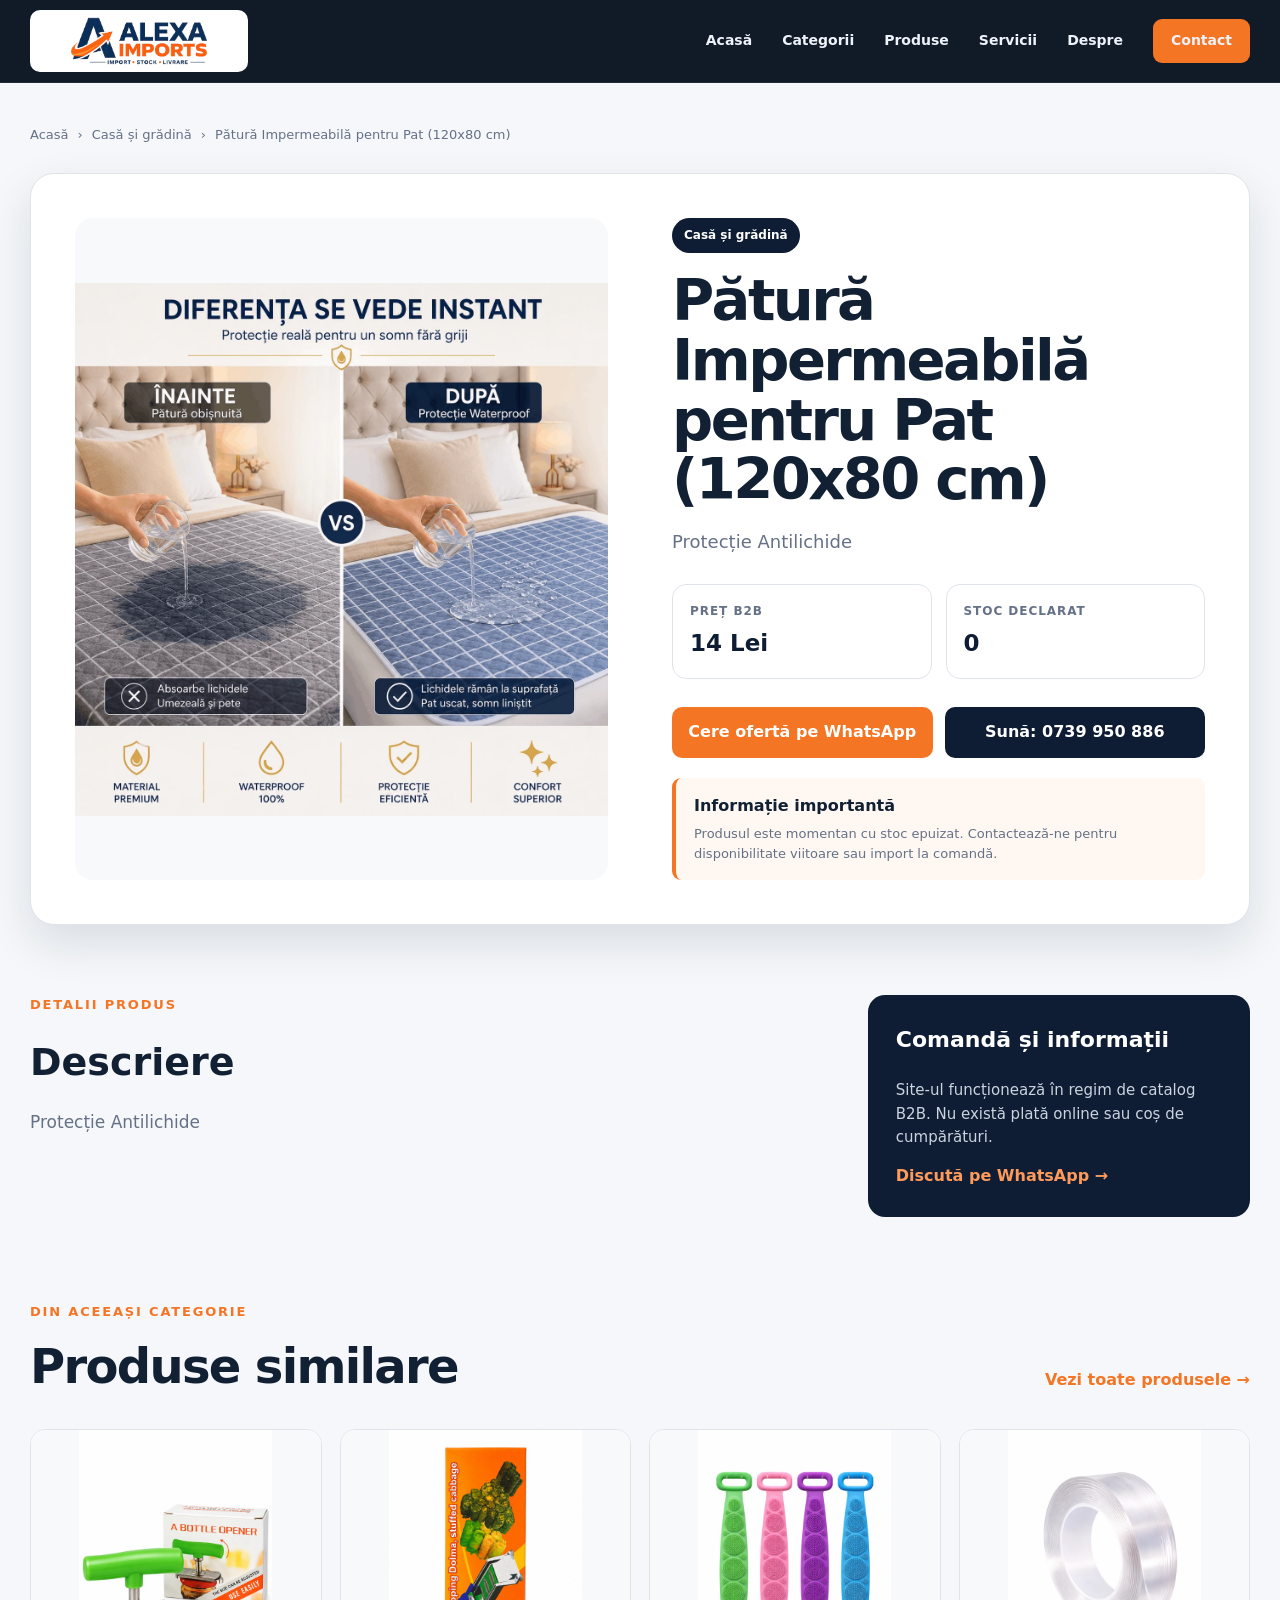
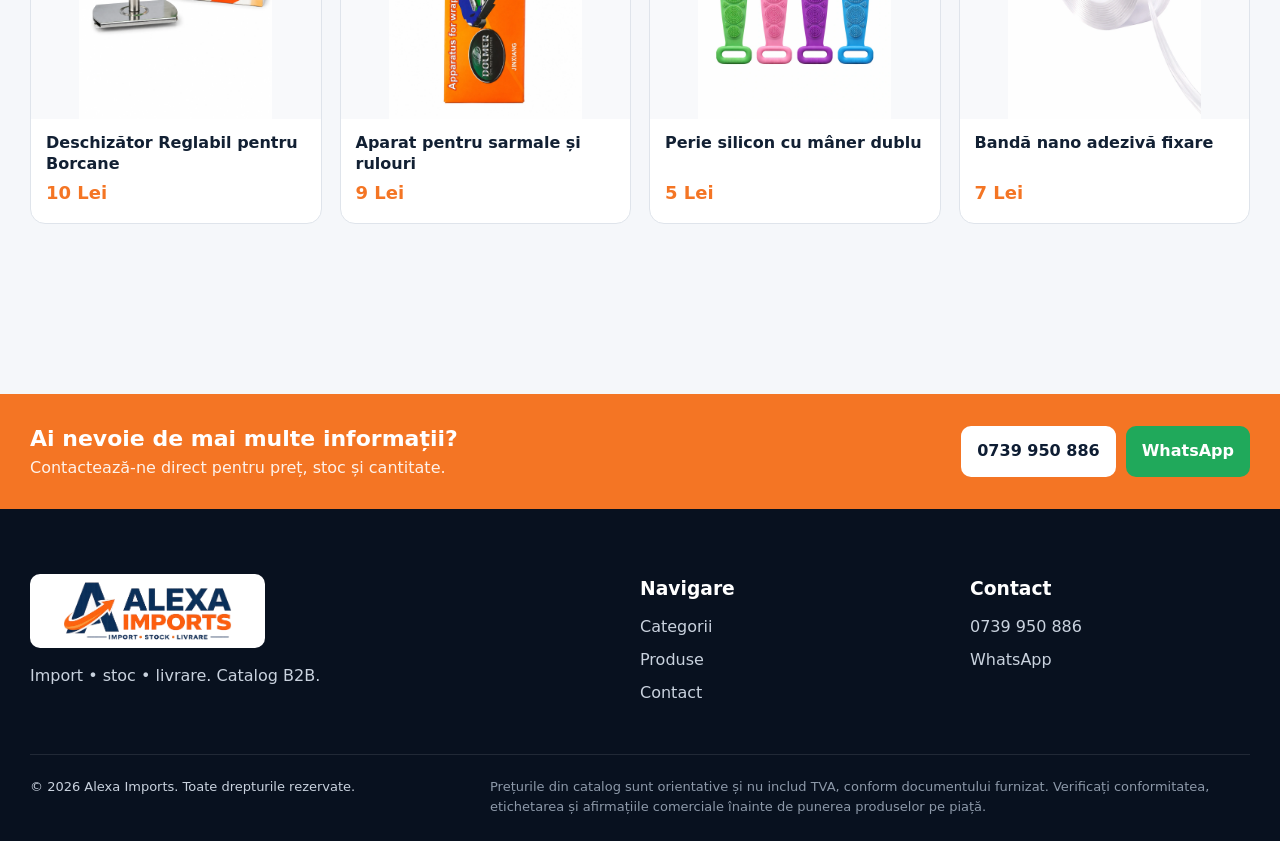
==== products/patura-impermeabila.html @ d0aea118 "Add files via upload" ====
<!DOCTYPE html>

<html lang="ro">
<head>
<meta charset="utf-8"/>
<meta content="width=device-width, initial-scale=1" name="viewport"/>
<meta content="#0e1d33" name="theme-color"/>
<meta content="Protecție Antilichide" name="description"/>
<title>Pătură Impermeabilă pentru Pat (120x80 cm) | Alexa Imports</title>
<link href="../assets/images/favicon.png" rel="icon"/>
<link href="../assets/styles.css" rel="stylesheet"/>
</head>
<body>
<header class="site-header">
<div class="container nav-wrap">
<a aria-label="Alexa Imports - Acasă" class="brand" href="../index.html">
<img alt="Alexa Imports" src="../assets/images/logo.webp"/>
<span>Alexa Imports</span>
</a>
<button aria-controls="main-nav" aria-expanded="false" aria-label="Deschide meniul" class="menu-toggle"><span></span><span></span><span></span></button>
<nav aria-label="Navigație principală" class="main-nav" id="main-nav">
<a href="../index.html">Acasă</a><a href="../index.html#categorii">Categorii</a><a href="../index.html#produse">Produse</a><a href="../index.html#servicii">Servicii</a><a href="../index.html#despre">Despre</a><a class="nav-contact" href="../index.html#contact">Contact</a>
</nav>
</div>
</header>
<main class="product-page-main">
<div class="container">
<nav aria-label="Breadcrumb" class="breadcrumbs"><a href="../index.html">Acasă</a><span>›</span><a href="../index.html#produse">Casă și grădină</a><span>›</span><span>Pătură Impermeabilă pentru Pat (120x80 cm)</span></nav>
<section class="product-detail">
<div class="product-detail-image"><img alt="Pătură Impermeabilă pentru Pat (120x80 cm)" src="../assets/images/patura-impermeabila.webp"/></div>
<div class="product-detail-copy">
<span class="detail-category">Casă și grădină</span>
<h1>Pătură Impermeabilă pentru Pat (120x80 cm)</h1>
<p class="detail-description">Protecție Antilichide</p>
<div class="detail-price-row">
<div><span class="detail-label">Preț B2B</span><strong class="detail-price">14 Lei</strong></div>
<div><span class="detail-label">Stoc declarat</span><strong class="detail-stock">0</strong></div>
</div>
<div class="detail-actions"><a class="btn btn-primary" href="https://wa.me/40739950886?text=Bun%C4%83%20ziua%2C%20doresc%20detalii%20%C8%99i%20ofert%C4%83%20pentru%20produsul%3A%20P%C4%83tur%C4%83%20Impermeabil%C4%83%20pentru%20Pat%20%28120x80%20cm%29." rel="noopener" target="_blank">Cere ofertă pe WhatsApp</a><a class="btn btn-secondary" href="tel:+40739950886">Sună: 0739 950 886</a></div>
<div class="detail-note"><strong>Informație importantă</strong><p>Produsul este momentan cu stoc epuizat. Contactează-ne pentru disponibilitate viitoare sau import la comandă.</p></div>
</div>
</section>
<section class="product-info-section"><div><p class="eyebrow dark">DETALII PRODUS</p><h2>Descriere</h2><p>Protecție Antilichide</p></div><div class="info-card"><h3>Comandă și informații</h3><p>Site-ul funcționează în regim de catalog B2B. Nu există plată online sau coș de cumpărături.</p><a href="https://wa.me/40739950886?text=Bun%C4%83%20ziua%2C%20doresc%20detalii%20%C8%99i%20ofert%C4%83%20pentru%20produsul%3A%20P%C4%83tur%C4%83%20Impermeabil%C4%83%20pentru%20Pat%20%28120x80%20cm%29." rel="noopener" target="_blank">Discută pe WhatsApp →</a></div></section>
<section class="related-section"><div class="section-heading"><div><p class="eyebrow dark">DIN ACEEAȘI CATEGORIE</p><h2>Produse similare</h2></div><a class="text-link" href="../index.html#produse">Vezi toate produsele →</a></div><div class="related-grid"><a class="related-card" href="deschizator-reglabil-pentru-borcane.html"><img alt="Deschizător Reglabil pentru Borcane" loading="lazy" src="../assets/images/deschizator-reglabil-pentru-borcane.webp"/><span>Deschizător Reglabil pentru Borcane</span><strong>10 Lei</strong></a><a class="related-card" href="aparat-pentru-sarmale-si-rulouri.html"><img alt="Aparat pentru sarmale și rulouri" loading="lazy" src="../assets/images/aparat-pentru-sarmale-si-rulouri.webp"/><span>Aparat pentru sarmale și rulouri</span><strong>9 Lei</strong></a><a class="related-card" href="perie-silicon-cu-maner-dublu.html"><img alt="Perie silicon cu mâner dublu" loading="lazy" src="../assets/images/perie-silicon-cu-maner-dublu.webp"/><span>Perie silicon cu mâner dublu</span><strong>5 Lei</strong></a><a class="related-card" href="banda-nano-adeziva-fixare.html"><img alt="Bandă nano adezivă fixare" loading="lazy" src="../assets/images/banda-nano-adeziva-fixare.webp"/><span>Bandă nano adezivă fixare</span><strong>7 Lei</strong></a></div></section>
</div>
</main>
<section class="product-contact-strip"><div class="container"><div><strong>Ai nevoie de mai multe informații?</strong><span>Contactează-ne direct pentru preț, stoc și cantitate.</span></div><div class="product-contact-actions"><a class="btn btn-light" href="tel:+40739950886">0739 950 886</a><a class="btn btn-whatsapp" href="https://wa.me/40739950886?text=Bun%C4%83%20ziua%2C%20doresc%20detalii%20%C8%99i%20ofert%C4%83%20pentru%20produsul%3A%20P%C4%83tur%C4%83%20Impermeabil%C4%83%20pentru%20Pat%20%28120x80%20cm%29." rel="noopener" target="_blank">WhatsApp</a></div></div></section>
<footer class="site-footer"><div class="container footer-grid"><div><a class="brand footer-brand" href="../index.html"><img alt="" src="../assets/images/logo.webp"/><span>Alexa Imports</span></a><p>Import • stoc • livrare. Catalog B2B.</p></div><div><h3>Navigare</h3><a href="../index.html#categorii">Categorii</a><a href="../index.html#produse">Produse</a><a href="../index.html#contact">Contact</a></div><div><h3>Contact</h3><a href="tel:+40739950886">0739 950 886</a><a href="https://wa.me/40739950886?text=Bun%C4%83%20ziua%2C%20doresc%20detalii%20%C8%99i%20ofert%C4%83%20pentru%20produsul%3A%20P%C4%83tur%C4%83%20Impermeabil%C4%83%20pentru%20Pat%20%28120x80%20cm%29." rel="noopener" target="_blank">WhatsApp</a></div></div><div class="container footer-bottom"><p>© 2026 Alexa Imports. Toate drepturile rezervate.</p><p class="disclaimer">Prețurile din catalog sunt orientative și nu includ TVA, conform documentului furnizat. Verificați conformitatea, etichetarea și afirmațiile comerciale înainte de punerea produselor pe piață.</p></div></footer>
<script src="../assets/app.js"></script>
</body>
</html>
---- assets/styles.css ----
:root{
  --navy:#0e1d33;
  --navy-2:#152b4a;
  --orange:#f47524;
  --orange-dark:#d85d10;
  --white:#ffffff;
  --ink:#122033;
  --muted:#657187;
  --soft:#f4f6f9;
  --line:#dfe4eb;
  --green:#168a4b;
  --shadow:0 18px 45px rgba(14,29,51,.12);
  --radius:18px;
  --container:1220px;
}
*{box-sizing:border-box}
html{scroll-behavior:smooth}
body{
  margin:0;
  color:var(--ink);
  background:var(--white);
  font-family:Inter,ui-sans-serif,system-ui,-apple-system,BlinkMacSystemFont,"Segoe UI",sans-serif;
  line-height:1.55;
}
img{max-width:100%;display:block}
button,input{font:inherit}
button{cursor:pointer}
a{color:inherit;text-decoration:none}
.container{width:min(var(--container),calc(100% - 40px));margin-inline:auto}
.sr-only{position:absolute;width:1px;height:1px;padding:0;margin:-1px;overflow:hidden;clip:rect(0,0,0,0);white-space:nowrap;border:0}
.skip-link{position:fixed;z-index:9999;top:8px;left:8px;padding:10px 14px;background:white;color:var(--navy);transform:translateY(-150%);border-radius:8px}
.skip-link:focus{transform:none}
.site-header{
  position:sticky;top:0;z-index:1000;
  background:rgba(8,18,32,.96);
  border-bottom:1px solid rgba(255,255,255,.08);
  backdrop-filter:blur(14px);
}
.nav-wrap{height:82px;display:flex;align-items:center;justify-content:space-between;gap:28px}
.brand{display:flex;align-items:center;gap:12px;color:white;font-size:18px;font-weight:850;letter-spacing:-.02em}
.brand img{width:52px;height:52px;object-fit:cover;border-radius:50%;background:white;border:2px solid rgba(244,117,36,.9)}
.main-nav{display:flex;align-items:center;gap:30px;color:#eef3fa;font-weight:700;font-size:14px}
.main-nav a{padding:10px 0;position:relative}
.main-nav a:not(.nav-contact)::after{content:"";position:absolute;left:0;right:100%;bottom:2px;height:2px;background:var(--orange);transition:.2s}
.main-nav a:hover::after{right:0}
.nav-contact{background:var(--orange);padding:11px 18px!important;border-radius:9px}
.nav-contact:hover{background:var(--orange-dark)}
.menu-toggle{display:none;border:0;background:transparent;padding:8px}
.menu-toggle span{display:block;width:25px;height:2px;background:white;margin:5px 0}
.hero{
  min-height:690px;display:grid;place-items:center;position:relative;overflow:hidden;
  background:
    radial-gradient(circle at 50% 0%,rgba(244,117,36,.14),transparent 42%),
    linear-gradient(180deg,#08111f 0%,#0e1d33 100%);
  color:white;
}
.hero::after{
  content:"";position:absolute;inset:auto 0 0;height:1px;
  background:linear-gradient(90deg,transparent,var(--orange),transparent);
}
.hero-glow{position:absolute;border-radius:50%;filter:blur(4px);opacity:.24}
.hero-glow-one{width:420px;height:420px;background:var(--orange);right:-250px;top:100px}
.hero-glow-two{width:330px;height:330px;background:#2d73c7;left:-220px;bottom:-80px}
.hero-content{position:relative;z-index:1;text-align:center;padding:88px 0 82px;max-width:980px}
.eyebrow{margin:0 0 18px;color:#ff9a5a;font-size:13px;font-weight:850;letter-spacing:.14em}
.eyebrow.dark{color:var(--orange)}
.hero h1{margin:0 auto;font-size:clamp(54px,8vw,92px);line-height:.98;letter-spacing:-.055em}
.hero-lead{max-width:820px;margin:22px auto 30px;color:#f4f7fb;font-size:clamp(21px,2.5vw,31px);font-weight:750;line-height:1.3}
.hero-checklist{
  list-style:none;max-width:900px;margin:0 auto 34px;padding:0;display:grid;grid-template-columns:repeat(2,minmax(0,1fr));
  gap:13px 24px;text-align:left;
}
.hero-checklist li{position:relative;padding:12px 15px 12px 43px;color:#d8e0ea;background:rgba(255,255,255,.055);border:1px solid rgba(255,255,255,.1);border-radius:12px}
.hero-checklist li::before{content:"✓";position:absolute;left:15px;top:10px;color:#ff9a5a;font-weight:950;font-size:18px}
.hero-checklist li:last-child{grid-column:1/-1;justify-self:center;min-width:min(100%,430px)}
.hero-actions{display:flex;justify-content:center;gap:13px;flex-wrap:wrap}
.hero-btn{min-width:225px;padding:15px 22px}
.btn-outline-light{background:transparent;color:white;border:1px solid rgba(255,255,255,.45)}
.btn-outline-light:hover{background:white;color:var(--navy);border-color:white}
.trust-strip{position:relative;z-index:3;background:white;border-bottom:1px solid var(--line);box-shadow:0 12px 30px rgba(14,29,51,.07)}
.trust-grid{display:grid;grid-template-columns:repeat(3,1fr);gap:0}
.trust-item{display:flex;align-items:center;gap:18px;min-height:142px;padding:27px 34px;border-right:1px solid var(--line)}
.trust-item:last-child{border-right:0}
.trust-item-primary{background:linear-gradient(135deg,var(--orange),#ff904d);color:white}
.trust-icon{flex:0 0 52px;width:52px;height:52px;border-radius:15px;display:grid;place-items:center;background:#f3f6fa;color:var(--navy)}
.trust-item-primary .trust-icon{background:rgba(255,255,255,.2);color:white}
.trust-icon svg,.service-icon svg{width:28px;height:28px;fill:none;stroke:currentColor;stroke-width:1.8;stroke-linecap:round;stroke-linejoin:round}
.trust-item h2{font-size:20px;line-height:1.15;margin:0 0 5px;letter-spacing:-.02em}
.trust-item p{margin:0;color:var(--muted);font-size:14px}
.trust-item-primary p{color:rgba(255,255,255,.86)}
.section{padding:92px 0}
.categories-section{background:var(--soft)}
.section-heading{display:flex;align-items:end;justify-content:space-between;gap:40px;margin-bottom:36px}
.section-heading h2{font-size:clamp(32px,4vw,48px);line-height:1.1;margin:0;letter-spacing:-.035em}
.section-heading>p{max-width:470px;margin:0;color:var(--muted)}
.category-grid{display:grid;grid-template-columns:repeat(5,1fr);gap:18px}
.category-card{
  border:1px solid var(--line);background:white;border-radius:16px;padding:26px;text-align:left;
  display:flex;align-items:center;gap:18px;box-shadow:0 8px 24px rgba(14,29,51,.05);transition:.2s;
}
.category-card:hover{transform:translateY(-5px);border-color:var(--orange);box-shadow:var(--shadow)}
.category-letter{
  flex:0 0 58px;width:58px;height:58px;border-radius:14px;display:grid;place-items:center;
  background:var(--navy);color:white;font-size:26px;font-weight:900;border-bottom:4px solid var(--orange)
}
.category-card strong{display:block;font-size:17px}.category-card small{display:block;margin-top:4px;color:var(--muted)}
.products-section{background:white}
.products-heading{align-items:center}
.catalog-search input{width:min(340px,80vw);border:1px solid var(--line);padding:14px 16px;border-radius:11px;outline:none}
.catalog-search input:focus{border-color:var(--orange);box-shadow:0 0 0 4px rgba(244,117,36,.13)}
.filter-bar{display:flex;gap:9px;flex-wrap:wrap;margin-bottom:22px}
.filter{border:1px solid var(--line);border-radius:999px;background:white;color:var(--ink);padding:10px 16px;font-weight:750}
.filter:hover,.filter.active{background:var(--navy);border-color:var(--navy);color:white}
.results-count{color:var(--muted);margin:0 0 20px}
.products-grid{display:grid;grid-template-columns:repeat(4,1fr);gap:22px}
.product-card{
  min-width:0;display:flex;flex-direction:column;background:white;border:1px solid var(--line);
  border-radius:17px;overflow:hidden;box-shadow:0 9px 27px rgba(14,29,51,.055);transition:.22s
}
.product-card:hover{transform:translateY(-5px);box-shadow:var(--shadow);border-color:#cfd5dd}
.product-image{position:relative;aspect-ratio:1/1;background:#f8f9fb;overflow:hidden}
.product-image img{width:100%;height:100%;object-fit:contain;transition:transform .35s}
.product-card:hover .product-image img{transform:scale(1.035)}
.category-pill{position:absolute;top:12px;left:12px;background:rgba(14,29,51,.9);color:white;padding:6px 9px;border-radius:999px;font-size:11px;font-weight:800}
.stock-pill{position:absolute;right:12px;top:12px;padding:6px 9px;border-radius:999px;font-size:11px;font-weight:800;background:#e9f8ef;color:#0f743b}
.stock-pill.out{background:#fff0ed;color:#b83a20}
.product-body{display:flex;flex-direction:column;flex:1;padding:18px}
.product-body h3{font-size:17px;line-height:1.3;margin:0 0 9px;letter-spacing:-.015em}
.product-description{color:var(--muted);font-size:14px;margin:0 0 16px;display:-webkit-box;-webkit-line-clamp:2;-webkit-box-orient:vertical;overflow:hidden}
.product-meta{margin-top:auto;display:flex;align-items:center;justify-content:space-between;gap:10px;padding-top:15px;border-top:1px solid #eef1f4}
.product-price{font-size:19px;font-weight:900;color:var(--navy)}
.product-stock{font-size:12px;color:var(--muted);white-space:nowrap;overflow:hidden;text-overflow:ellipsis;max-width:110px}
.card-actions{display:grid;grid-template-columns:1fr 1fr;gap:9px;margin-top:14px}
.btn{display:inline-flex;align-items:center;justify-content:center;border:0;border-radius:10px;padding:13px 16px;font-weight:850;text-align:center;transition:.2s}
.btn-primary{background:var(--orange);color:white}.btn-primary:hover{background:var(--orange-dark)}
.btn-secondary{background:var(--navy);color:white}.btn-secondary:hover{background:var(--navy-2)}
.btn-light{background:white;color:var(--navy)}.btn-light:hover{background:#f0f3f7}
.btn-whatsapp{background:#20a95b;color:white}.btn-whatsapp:hover{background:#168a4b}
.no-results{text-align:center;padding:65px 20px;border:1px dashed var(--line);border-radius:18px;background:var(--soft)}

.sourcing-section{padding:72px 0;background:white}
.sourcing-box{
  position:relative;overflow:hidden;display:flex;align-items:center;justify-content:space-between;gap:40px;
  padding:48px 52px;border-radius:24px;color:white;background:linear-gradient(120deg,var(--navy),#18375f);box-shadow:var(--shadow)
}
.sourcing-box::before{content:"";position:absolute;width:250px;height:250px;right:-75px;top:-120px;border-radius:50%;background:rgba(244,117,36,.22)}
.sourcing-box> *{position:relative;z-index:1}
.sourcing-box h2{font-size:clamp(34px,4.5vw,54px);line-height:1.05;margin:0 0 12px;letter-spacing:-.04em}
.sourcing-box p:not(.eyebrow){margin:0;max-width:720px;color:#d1dae6;font-size:18px}
.sourcing-cta{min-width:205px;white-space:nowrap}
.services-section{background:var(--soft)}
.services-heading{align-items:end}
.services-grid{display:grid;grid-template-columns:repeat(4,1fr);gap:18px}
.service-card{
  min-height:170px;padding:27px;border:1px solid var(--line);border-radius:18px;background:white;
  box-shadow:0 8px 24px rgba(14,29,51,.05);transition:.2s
}
.service-card:hover{transform:translateY(-5px);border-color:var(--orange);box-shadow:var(--shadow)}
.service-icon{width:54px;height:54px;border-radius:15px;display:grid;place-items:center;color:white;background:var(--navy);border-bottom:4px solid var(--orange)}
.service-card h3{margin:21px 0 0;font-size:18px;line-height:1.25;letter-spacing:-.015em}
.about-section{background:var(--soft)}
.about-grid{display:grid;grid-template-columns:.8fr 1.4fr;align-items:center;gap:70px}
.about-logo{display:grid;place-items:center}
.about-logo img{width:min(430px,100%);border-radius:50%;box-shadow:var(--shadow)}
.about-copy h2{font-size:clamp(34px,4vw,52px);line-height:1.08;margin:0 0 22px;letter-spacing:-.04em}
.about-copy>p:not(.eyebrow){color:var(--muted);font-size:17px}
.benefit-list{display:grid;gap:13px;margin-top:28px}
.benefit-list div{background:white;border-left:4px solid var(--orange);border-radius:10px;padding:15px 18px;box-shadow:0 7px 20px rgba(14,29,51,.05)}
.benefit-list strong{display:block}.benefit-list span{display:block;color:var(--muted);font-size:14px;margin-top:3px}
.contact-section{background:white}
.contact-box{
  position:relative;overflow:hidden;display:flex;align-items:center;justify-content:space-between;gap:40px;
  color:white;background:linear-gradient(125deg,var(--navy),#18375f);border-radius:24px;padding:54px;
  box-shadow:var(--shadow)
}
.contact-box::after{content:"";position:absolute;width:260px;height:260px;right:-100px;top:-120px;border:35px solid rgba(244,117,36,.35);border-radius:50%}
.contact-box>div{position:relative;z-index:1}
.contact-box h2{font-size:clamp(32px,4vw,48px);line-height:1.08;margin:0 0 12px}
.contact-box p{max-width:650px;color:#cbd5e1}
.contact-actions{display:flex;gap:12px;flex-wrap:wrap;min-width:max-content}
.site-footer{background:#08111f;color:#c9d2de;padding:65px 0 24px}
.footer-grid{display:grid;grid-template-columns:2fr 1fr 1fr;gap:50px;padding-bottom:40px}
.footer-brand{margin-bottom:16px}.footer-grid h3{color:white;margin:0 0 12px}.footer-grid a:not(.brand){display:block;margin:8px 0;color:#c9d2de}
.footer-grid a:hover{color:#ff9a5a}
.footer-bottom{border-top:1px solid rgba(255,255,255,.1);padding-top:22px;font-size:13px;display:flex;justify-content:space-between;gap:30px}
.footer-bottom p{margin:0}.disclaimer{max-width:760px;color:#8d99a9}
.floating-whatsapp{
  position:fixed;z-index:800;right:22px;bottom:22px;width:58px;height:58px;border-radius:50%;
  display:grid;place-items:center;background:#20a95b;color:white;font-weight:900;
  box-shadow:0 10px 30px rgba(16,120,62,.35)
}
.floating-whatsapp:hover{transform:translateY(-3px)}
.product-modal{width:min(940px,calc(100% - 28px));border:0;border-radius:20px;padding:0;box-shadow:0 25px 100px rgba(0,0,0,.45)}
.product-modal::backdrop{background:rgba(4,12,24,.75);backdrop-filter:blur(3px)}
.modal-close{position:absolute;z-index:2;right:15px;top:12px;width:40px;height:40px;border-radius:50%;border:0;background:rgba(14,29,51,.08);font-size:27px}
.modal-content{display:grid;grid-template-columns:1fr 1.15fr}
.modal-image{background:#f6f7f9;min-height:470px;display:grid;place-items:center;padding:24px}
.modal-image img{width:100%;height:100%;max-height:520px;object-fit:contain}
.modal-copy{padding:48px 42px}
.modal-copy h2{font-size:34px;line-height:1.15;margin:8px 0 16px}
.modal-copy p{color:var(--muted)}
.modal-price{font-size:27px;font-weight:900;color:var(--navy);margin:20px 0 6px}
.modal-stock{color:var(--muted)}
.modal-actions{display:flex;gap:10px;flex-wrap:wrap;margin-top:26px}
.video-link{display:inline-flex;margin-top:18px;color:var(--orange);font-weight:800}
@media (max-width:1050px){
  .products-grid{grid-template-columns:repeat(3,1fr)}
  .category-grid{grid-template-columns:repeat(2,1fr)}
  .services-grid{grid-template-columns:repeat(2,1fr)}
  .trust-item{padding-inline:22px}
  .about-grid{gap:40px}
}
@media (max-width:780px){
  .container{width:min(100% - 28px,var(--container))}
  .nav-wrap{height:72px}
  .brand span{font-size:16px}.brand img{width:44px;height:44px}
  .menu-toggle{display:block}
  .main-nav{
    position:absolute;left:14px;right:14px;top:72px;display:none;flex-direction:column;align-items:stretch;gap:0;
    padding:14px;background:#0b1728;border:1px solid rgba(255,255,255,.1);border-radius:14px;box-shadow:var(--shadow)
  }
  .main-nav.open{display:flex}.main-nav a{padding:13px 14px}.nav-contact{text-align:center;margin-top:6px}
  .hero{min-height:0}.hero-content{padding:68px 0 64px}.hero h1{font-size:58px}.hero-lead{font-size:22px}
  .hero-checklist{grid-template-columns:1fr;gap:10px}.hero-checklist li:last-child{grid-column:auto;justify-self:stretch;min-width:0}
  .trust-grid{grid-template-columns:1fr}.trust-item{min-height:auto;border-right:0;border-bottom:1px solid var(--line);padding:22px}.trust-item:last-child{border-bottom:0}
  .section{padding:70px 0}.section-heading{display:block}.section-heading>p{margin-top:14px}
  .sourcing-box{display:block;padding:38px 28px}.sourcing-cta{margin-top:26px}
  .services-grid{grid-template-columns:repeat(2,1fr)}
  .products-heading .catalog-search{margin-top:22px}.catalog-search input{width:100%}
  .products-grid{grid-template-columns:repeat(2,1fr);gap:14px}
  .about-grid{grid-template-columns:1fr}.about-logo img{max-width:300px}
  .contact-box{display:block;padding:36px 25px}.contact-actions{margin-top:25px;min-width:0}
  .footer-grid{grid-template-columns:1fr 1fr}.footer-grid>div:first-child{grid-column:1/-1}
  .footer-bottom{display:block}.disclaimer{margin-top:12px!important}
  .modal-content{grid-template-columns:1fr}.modal-image{min-height:310px}.modal-copy{padding:30px 24px}
}
@media (max-width:520px){
  .hero h1{font-size:48px}.hero-lead{font-size:19px}.hero-actions{display:grid}.hero-btn{width:100%;min-width:0}
  .hero-checklist li{font-size:14px}
  .category-grid{grid-template-columns:1fr}
  .services-grid{grid-template-columns:1fr}
  .products-grid{grid-template-columns:1fr}
  .filter-bar{flex-wrap:nowrap;overflow-x:auto;padding-bottom:7px}.filter{white-space:nowrap}
  .card-actions{grid-template-columns:1fr 1fr}
  .footer-grid{grid-template-columns:1fr}.footer-grid>div:first-child{grid-column:auto}
  .contact-actions{display:grid}.contact-actions .btn{width:100%}
  .modal-copy h2{font-size:27px}.modal-actions{display:grid}.modal-actions .btn{width:100%}
}


/* Individual product pages */
.product-page-main{background:#f5f7fa;padding:34px 0 90px;min-height:70vh}
.breadcrumbs{display:flex;align-items:center;gap:9px;flex-wrap:wrap;color:var(--muted);font-size:13px;margin:8px 0 28px}
.breadcrumbs a:hover{color:var(--orange)}
.product-detail{
  display:grid;grid-template-columns:minmax(0,1fr) minmax(0,1fr);gap:64px;
  background:white;border:1px solid var(--line);border-radius:24px;padding:44px;
  box-shadow:var(--shadow)
}
.product-detail-image{min-height:560px;display:grid;place-items:center;background:#f8f9fb;border-radius:18px;overflow:hidden}
.product-detail-image img{width:100%;height:100%;max-height:620px;object-fit:contain}
.product-detail-copy{align-self:center}
.detail-category{display:inline-flex;background:var(--navy);color:white;border-radius:999px;padding:8px 12px;font-size:12px;font-weight:850}
.product-detail-copy h1{font-size:clamp(36px,4.5vw,58px);line-height:1.04;letter-spacing:-.045em;margin:18px 0}
.detail-description{color:var(--muted);font-size:18px}
.detail-price-row{display:grid;grid-template-columns:1fr 1fr;gap:14px;margin:28px 0}
.detail-price-row>div{border:1px solid var(--line);border-radius:14px;padding:17px}
.detail-label{display:block;color:var(--muted);font-size:12px;text-transform:uppercase;letter-spacing:.08em;font-weight:800}
.detail-price,.detail-stock{display:block;margin-top:5px;font-size:23px;color:var(--navy)}
.detail-actions{display:grid;grid-template-columns:1fr 1fr;gap:12px}
.detail-note{margin-top:20px;padding:16px 18px;background:#fff8f2;border-left:4px solid var(--orange);border-radius:9px}
.detail-note p{margin:5px 0 0;color:var(--muted);font-size:13px}
.product-info-section{display:grid;grid-template-columns:1.35fr .65fr;gap:44px;padding:70px 0}
.product-info-section h2{font-size:38px;margin:0 0 14px}
.product-info-section>div>p:not(.eyebrow){color:var(--muted);font-size:17px}
.info-card{align-self:start;background:var(--navy);color:white;padding:28px;border-radius:17px}
.info-card h3{margin-top:0;font-size:22px}.info-card p{color:#cad3df!important;font-size:15px!important}.info-card a{color:#ff9a5a;font-weight:850}
.related-section{padding:15px 0 80px}
.text-link{color:var(--orange);font-weight:850}
.related-grid{display:grid;grid-template-columns:repeat(4,1fr);gap:18px}
.related-card{background:white;border:1px solid var(--line);border-radius:15px;overflow:hidden;transition:.2s}
.related-card:hover{transform:translateY(-4px);box-shadow:var(--shadow)}
.related-card img{width:100%;aspect-ratio:1/1;object-fit:contain;background:#f8f9fb}
.related-card span,.related-card strong{display:block;padding-inline:15px}
.related-card span{padding-top:14px;min-height:60px;font-weight:800;line-height:1.3}
.related-card strong{padding-bottom:16px;color:var(--orange);font-size:18px}
.product-contact-strip{background:var(--orange);color:white}
.product-contact-strip>.container{display:flex;align-items:center;justify-content:space-between;gap:30px;padding-top:28px;padding-bottom:28px}
.product-contact-strip strong,.product-contact-strip span{display:block}
.product-contact-strip strong{font-size:22px}.product-contact-strip span{opacity:.9}
.product-contact-actions{display:flex;gap:10px}
@media (max-width:900px){
  .product-detail{grid-template-columns:1fr;gap:30px;padding:24px}
  .product-detail-image{min-height:400px}
  .product-info-section{grid-template-columns:1fr}
  .related-grid{grid-template-columns:repeat(2,1fr)}
}
@media (max-width:560px){
  .product-page-main{padding-top:18px}
  .product-detail{padding:15px;border-radius:17px}
  .product-detail-image{min-height:300px}
  .product-detail-copy h1{font-size:34px}
  .detail-price-row,.detail-actions{grid-template-columns:1fr}
  .related-grid{grid-template-columns:1fr}
  .product-contact-strip>.container{display:block}
  .product-contact-actions{display:grid;margin-top:18px}
}


/* Alexa Imports branding — Version 3 */
.brand{gap:0}
.brand img{width:218px;height:62px;object-fit:contain;border:0;border-radius:10px;background:#fff;padding:5px 10px}
.brand span{display:none}
.footer-brand img{width:235px;height:74px}
.about-logo img{width:min(560px,100%);height:auto;object-fit:contain;border-radius:0;box-shadow:none;background:transparent;padding:0}
@media (max-width:780px){
  .brand img{width:168px;height:52px;padding:4px 8px}
  .footer-brand img{width:200px;height:64px}
}
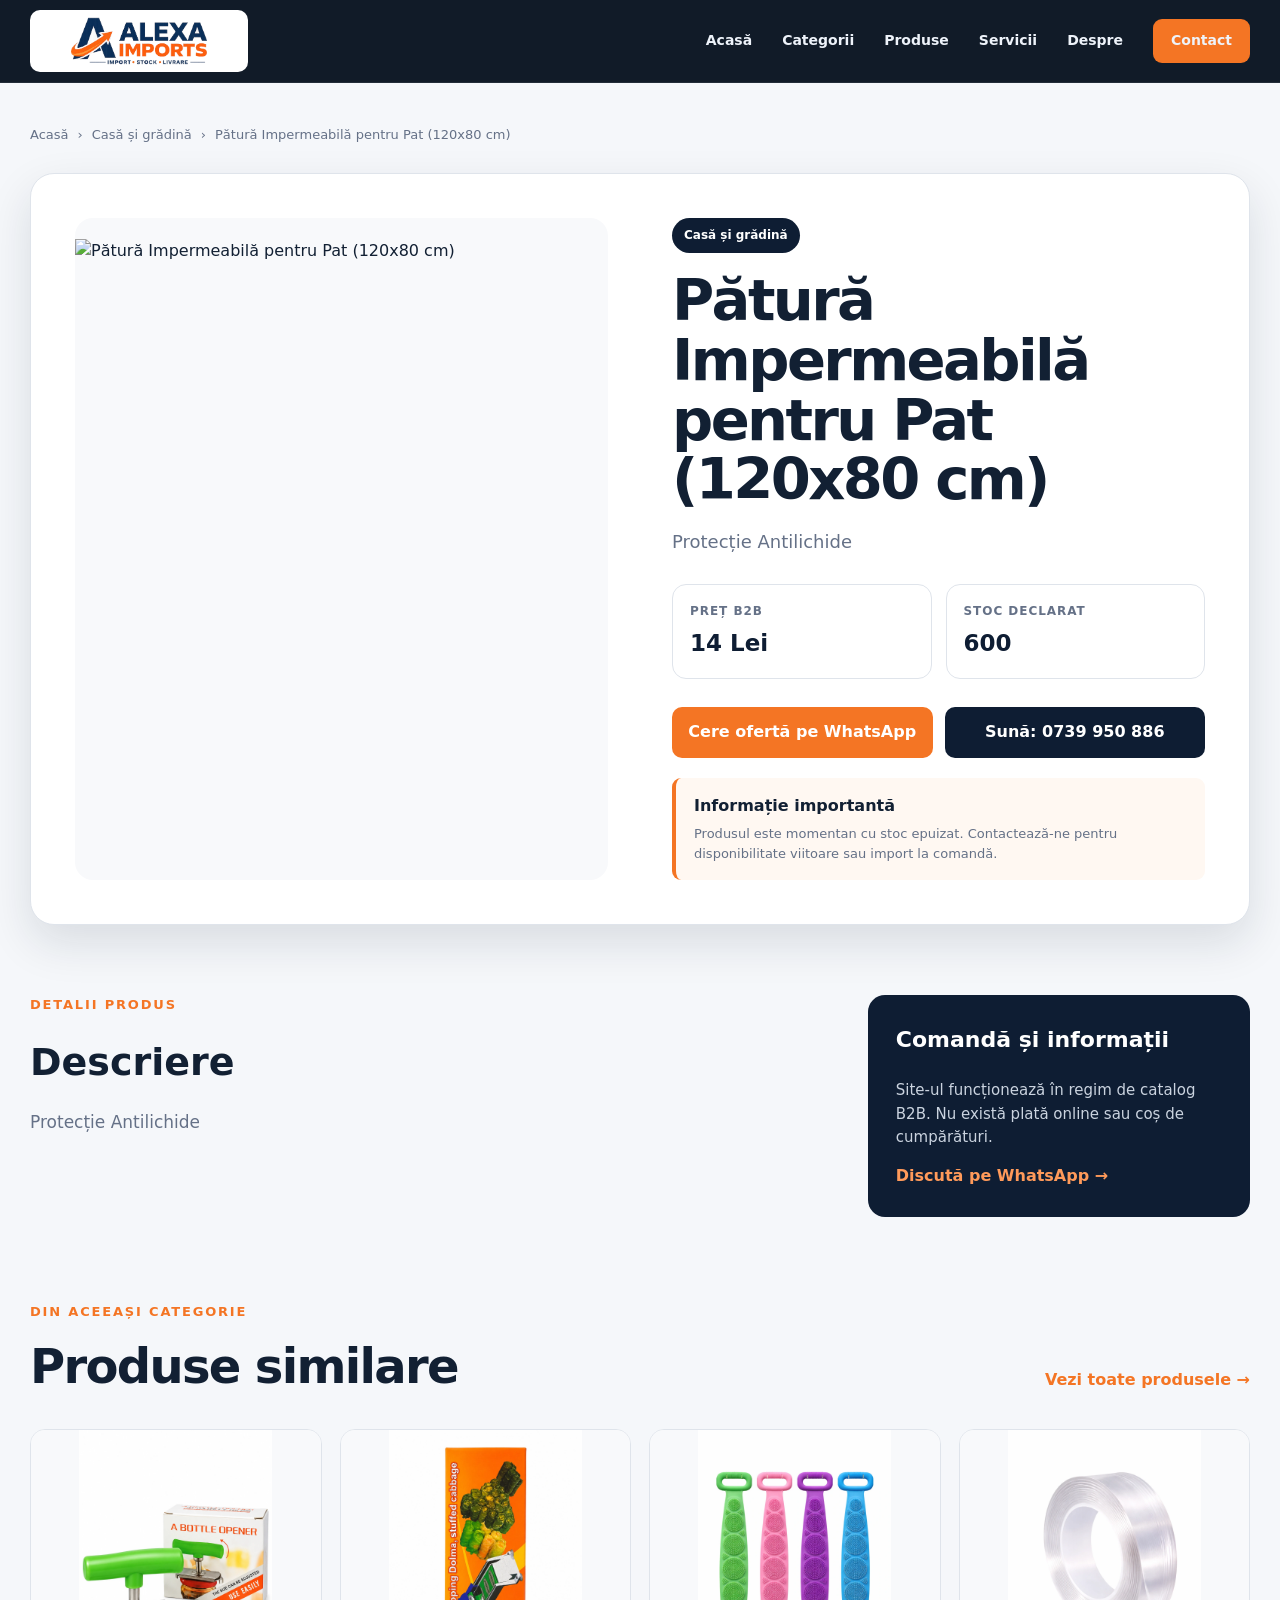
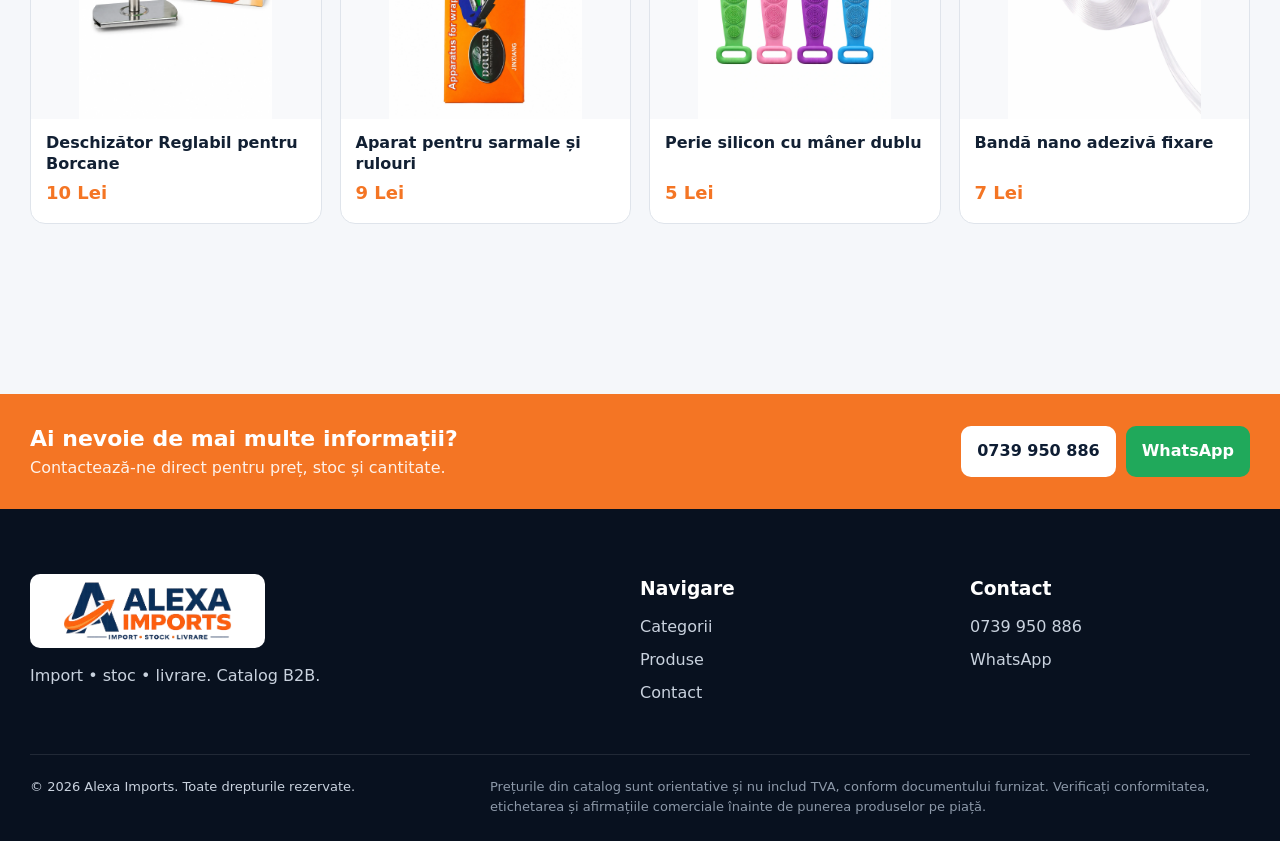
==== commit fd73a15e: "Update patura-impermeabila.html" ====
--- a/products/patura-impermeabila.html
+++ b/products/patura-impermeabila.html
@@ -27,14 +27,14 @@
 <div class="container">
 <nav aria-label="Breadcrumb" class="breadcrumbs"><a href="../index.html">Acasă</a><span>›</span><a href="../index.html#produse">Casă și grădină</a><span>›</span><span>Pătură Impermeabilă pentru Pat (120x80 cm)</span></nav>
 <section class="product-detail">
-<div class="product-detail-image"><img alt="Pătură Impermeabilă pentru Pat (120x80 cm)" src="../assets/images/patura-impermeabila.webp"/></div>
+<div class="product-detail-image"><img alt="Pătură Impermeabilă pentru Pat (120x80 cm)" src="assets/images/dfhdfhgfg.png"/></div>
 <div class="product-detail-copy">
 <span class="detail-category">Casă și grădină</span>
 <h1>Pătură Impermeabilă pentru Pat (120x80 cm)</h1>
 <p class="detail-description">Protecție Antilichide</p>
 <div class="detail-price-row">
 <div><span class="detail-label">Preț B2B</span><strong class="detail-price">14 Lei</strong></div>
-<div><span class="detail-label">Stoc declarat</span><strong class="detail-stock">0</strong></div>
+<div><span class="detail-label">Stoc declarat</span><strong class="detail-stock">600</strong></div>
 </div>
 <div class="detail-actions"><a class="btn btn-primary" href="https://wa.me/40739950886?text=Bun%C4%83%20ziua%2C%20doresc%20detalii%20%C8%99i%20ofert%C4%83%20pentru%20produsul%3A%20P%C4%83tur%C4%83%20Impermeabil%C4%83%20pentru%20Pat%20%28120x80%20cm%29." rel="noopener" target="_blank">Cere ofertă pe WhatsApp</a><a class="btn btn-secondary" href="tel:+40739950886">Sună: 0739 950 886</a></div>
 <div class="detail-note"><strong>Informație importantă</strong><p>Produsul este momentan cu stoc epuizat. Contactează-ne pentru disponibilitate viitoare sau import la comandă.</p></div>
@@ -48,4 +48,4 @@
 <footer class="site-footer"><div class="container footer-grid"><div><a class="brand footer-brand" href="../index.html"><img alt="" src="../assets/images/logo.webp"/><span>Alexa Imports</span></a><p>Import • stoc • livrare. Catalog B2B.</p></div><div><h3>Navigare</h3><a href="../index.html#categorii">Categorii</a><a href="../index.html#produse">Produse</a><a href="../index.html#contact">Contact</a></div><div><h3>Contact</h3><a href="tel:+40739950886">0739 950 886</a><a href="https://wa.me/40739950886?text=Bun%C4%83%20ziua%2C%20doresc%20detalii%20%C8%99i%20ofert%C4%83%20pentru%20produsul%3A%20P%C4%83tur%C4%83%20Impermeabil%C4%83%20pentru%20Pat%20%28120x80%20cm%29." rel="noopener" target="_blank">WhatsApp</a></div></div><div class="container footer-bottom"><p>© 2026 Alexa Imports. Toate drepturile rezervate.</p><p class="disclaimer">Prețurile din catalog sunt orientative și nu includ TVA, conform documentului furnizat. Verificați conformitatea, etichetarea și afirmațiile comerciale înainte de punerea produselor pe piață.</p></div></footer>
 <script src="../assets/app.js"></script>
 </body>
-</html>+</html>
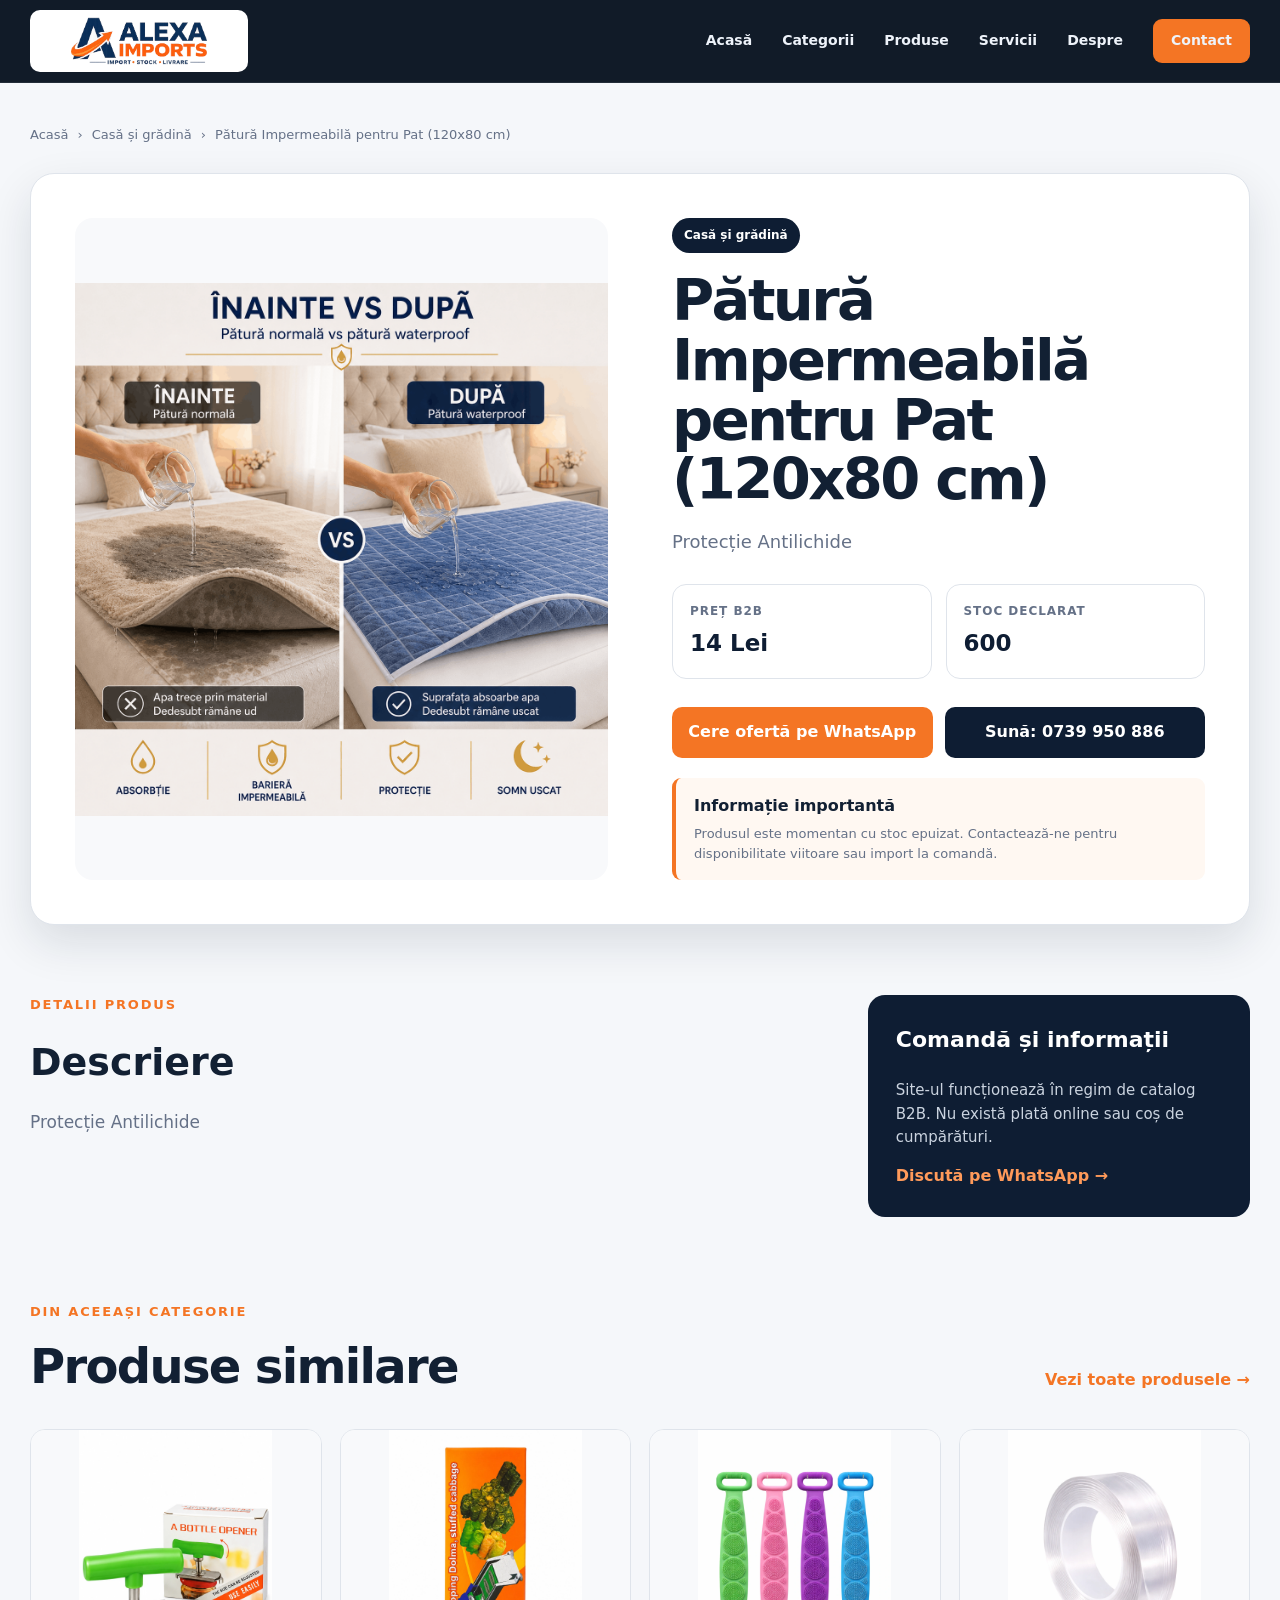
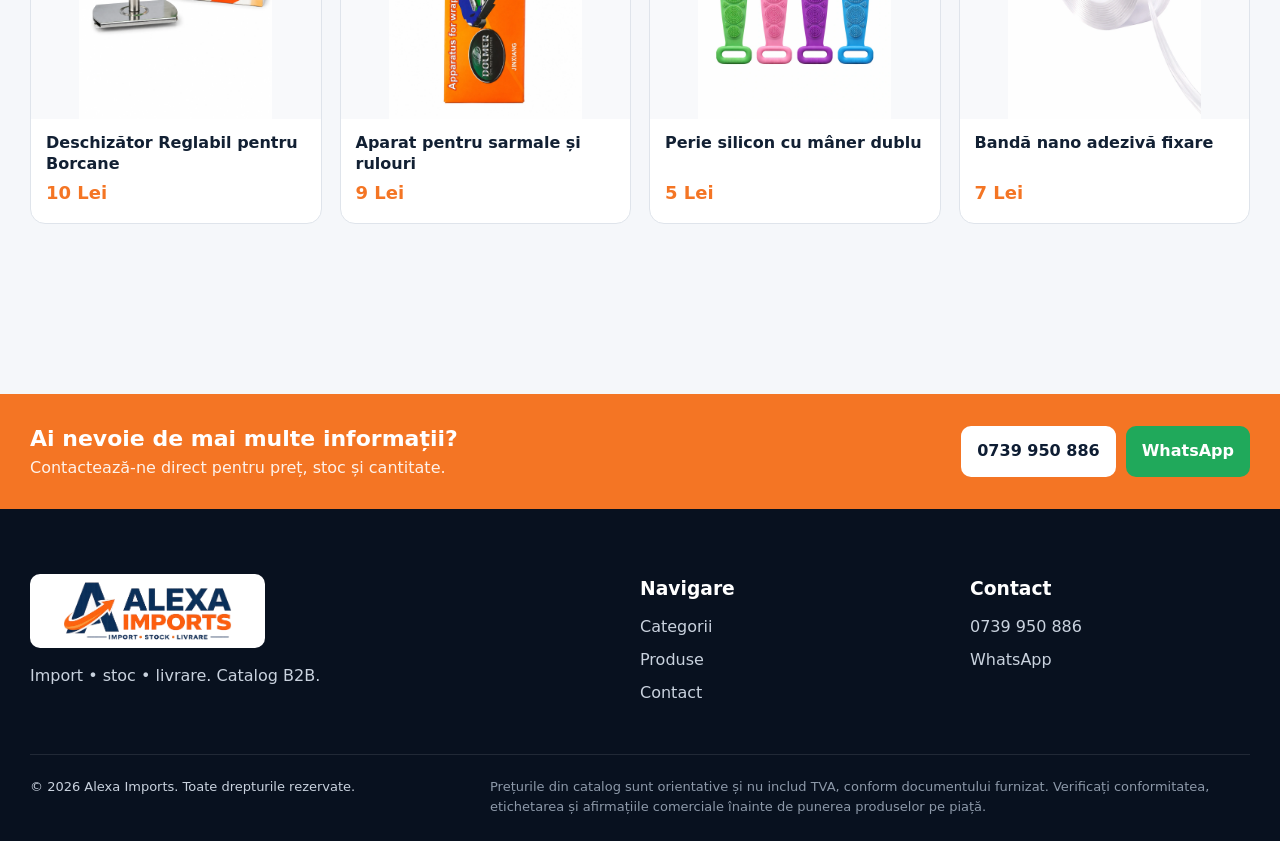
==== commit 3f4909b9: "Fix image source path in product detail page" ====
--- a/products/patura-impermeabila.html
+++ b/products/patura-impermeabila.html
@@ -27,7 +27,7 @@
 <div class="container">
 <nav aria-label="Breadcrumb" class="breadcrumbs"><a href="../index.html">Acasă</a><span>›</span><a href="../index.html#produse">Casă și grădină</a><span>›</span><span>Pătură Impermeabilă pentru Pat (120x80 cm)</span></nav>
 <section class="product-detail">
-<div class="product-detail-image"><img alt="Pătură Impermeabilă pentru Pat (120x80 cm)" src="assets/images/dfhdfhgfg.png"/></div>
+<div class="product-detail-image"><img alt="Pătură Impermeabilă pentru Pat (120x80 cm)" src="../assets/images/dfhdfhgfg.png"></div>
 <div class="product-detail-copy">
 <span class="detail-category">Casă și grădină</span>
 <h1>Pătură Impermeabilă pentru Pat (120x80 cm)</h1>
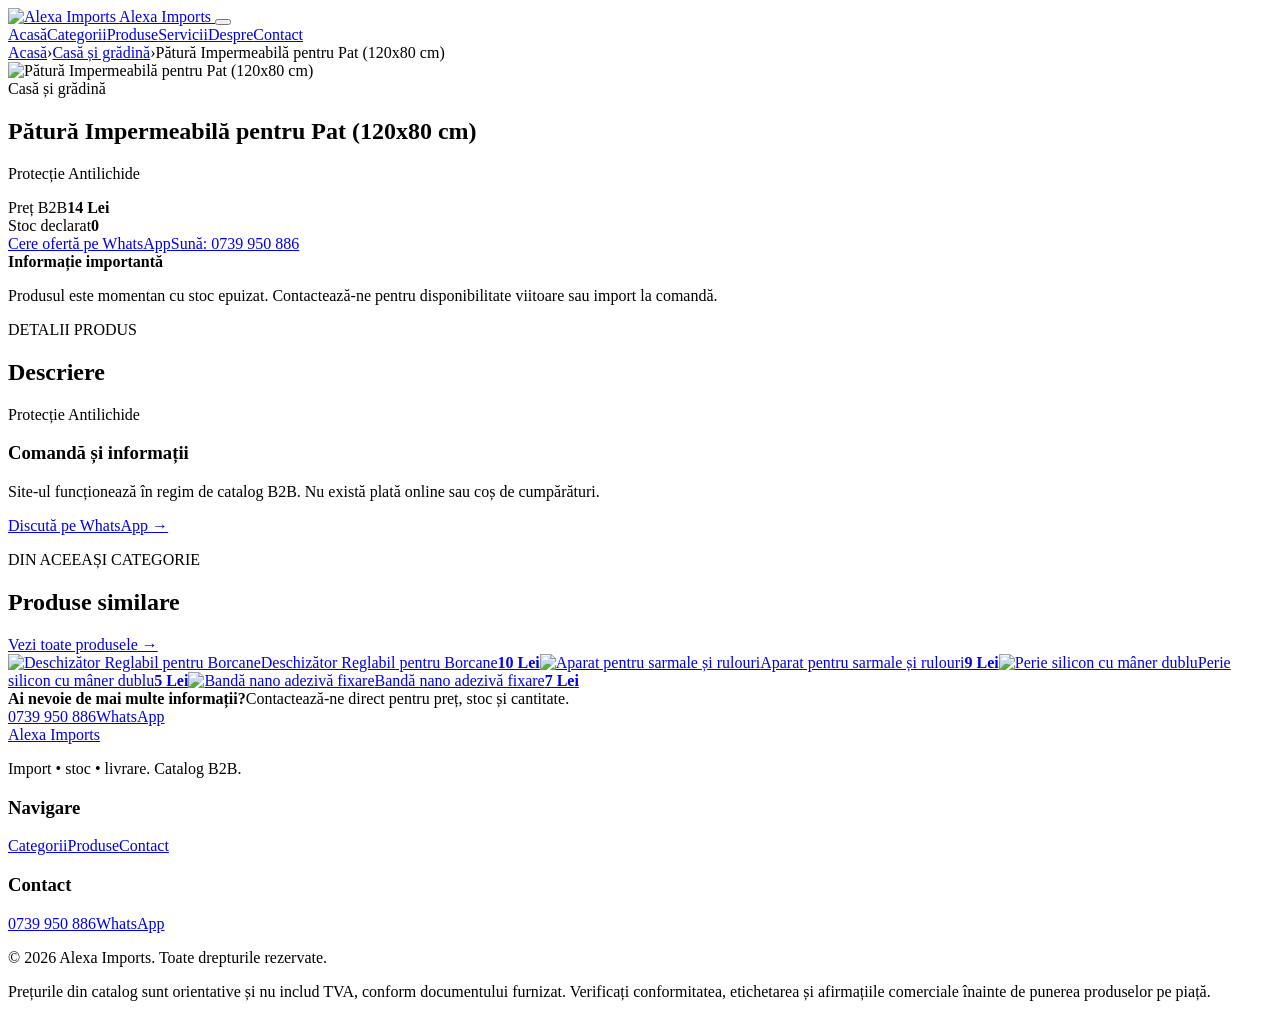
==== commit 50f41abc: "Add files via upload" ====
--- a/products/patura-impermeabila.html
+++ b/products/patura-impermeabila.html
@@ -27,14 +27,14 @@
 <div class="container">
 <nav aria-label="Breadcrumb" class="breadcrumbs"><a href="../index.html">Acasă</a><span>›</span><a href="../index.html#produse">Casă și grădină</a><span>›</span><span>Pătură Impermeabilă pentru Pat (120x80 cm)</span></nav>
 <section class="product-detail">
-<div class="product-detail-image"><img alt="Pătură Impermeabilă pentru Pat (120x80 cm)" src="../assets/images/dfhdfhgfg.png"></div>
+<div class="product-detail-image"><img alt="Pătură Impermeabilă pentru Pat (120x80 cm)" src="../assets/images/patura-impermeabila.webp"/></div>
 <div class="product-detail-copy">
 <span class="detail-category">Casă și grădină</span>
 <h1>Pătură Impermeabilă pentru Pat (120x80 cm)</h1>
 <p class="detail-description">Protecție Antilichide</p>
 <div class="detail-price-row">
 <div><span class="detail-label">Preț B2B</span><strong class="detail-price">14 Lei</strong></div>
-<div><span class="detail-label">Stoc declarat</span><strong class="detail-stock">600</strong></div>
+<div><span class="detail-label">Stoc declarat</span><strong class="detail-stock">0</strong></div>
 </div>
 <div class="detail-actions"><a class="btn btn-primary" href="https://wa.me/40739950886?text=Bun%C4%83%20ziua%2C%20doresc%20detalii%20%C8%99i%20ofert%C4%83%20pentru%20produsul%3A%20P%C4%83tur%C4%83%20Impermeabil%C4%83%20pentru%20Pat%20%28120x80%20cm%29." rel="noopener" target="_blank">Cere ofertă pe WhatsApp</a><a class="btn btn-secondary" href="tel:+40739950886">Sună: 0739 950 886</a></div>
 <div class="detail-note"><strong>Informație importantă</strong><p>Produsul este momentan cu stoc epuizat. Contactează-ne pentru disponibilitate viitoare sau import la comandă.</p></div>
@@ -48,4 +48,4 @@
 <footer class="site-footer"><div class="container footer-grid"><div><a class="brand footer-brand" href="../index.html"><img alt="" src="../assets/images/logo.webp"/><span>Alexa Imports</span></a><p>Import • stoc • livrare. Catalog B2B.</p></div><div><h3>Navigare</h3><a href="../index.html#categorii">Categorii</a><a href="../index.html#produse">Produse</a><a href="../index.html#contact">Contact</a></div><div><h3>Contact</h3><a href="tel:+40739950886">0739 950 886</a><a href="https://wa.me/40739950886?text=Bun%C4%83%20ziua%2C%20doresc%20detalii%20%C8%99i%20ofert%C4%83%20pentru%20produsul%3A%20P%C4%83tur%C4%83%20Impermeabil%C4%83%20pentru%20Pat%20%28120x80%20cm%29." rel="noopener" target="_blank">WhatsApp</a></div></div><div class="container footer-bottom"><p>© 2026 Alexa Imports. Toate drepturile rezervate.</p><p class="disclaimer">Prețurile din catalog sunt orientative și nu includ TVA, conform documentului furnizat. Verificați conformitatea, etichetarea și afirmațiile comerciale înainte de punerea produselor pe piață.</p></div></footer>
 <script src="../assets/app.js"></script>
 </body>
-</html>
+</html>
